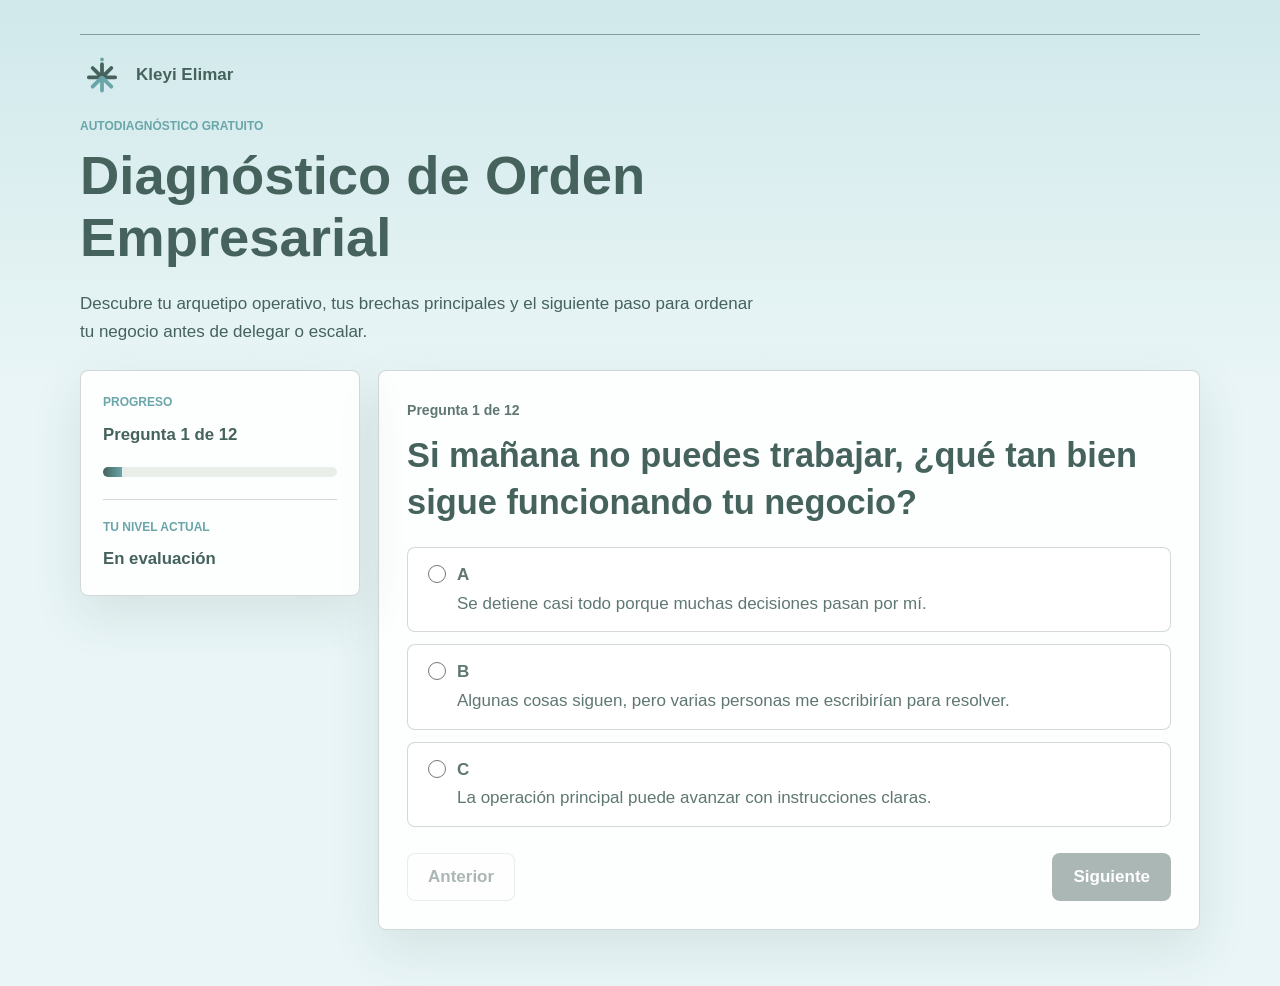
==== index.html @ 90c01aff "Mensajes del análisis de $49: revisión personal antes de enviar el enlace de pago Co-Authored-By: Cl" ====
<!doctype html>
<html lang="es">
  <head>
    <meta charset="utf-8" />
    <meta name="viewport" content="width=device-width, initial-scale=1" />
    <title>Diagnóstico de Orden Empresarial | Kleyi Elimar</title>
    <meta
      name="description"
      content="Diagnóstico rápido para descubrir si tu negocio está listo para delegar o si todavía depende demasiado de ti."
    />
    <link rel="stylesheet" href="styles.css?v=brechas-20261029" />
  </head>
  <body>
    <main class="shell">
      <section class="tool-header" aria-labelledby="page-title">
        <div class="brand-lockup">
          <img
            class="brand-mark"
            src="assets/kleyi-icon.svg"
            alt=""
            aria-hidden="true"
            width="44"
            height="44"
          />
          <span>Kleyi Elimar</span>
        </div>
        <div class="header-grid">
          <div>
            <p class="eyebrow">Autodiagnóstico gratuito</p>
            <h1 id="page-title">Diagnóstico de Orden Empresarial</h1>
            <p class="lead">
              Descubre tu arquetipo operativo, tus brechas principales y el
              siguiente paso para ordenar tu negocio antes de delegar o escalar.
            </p>
          </div>
          <div class="score-preview" aria-label="Vista previa del resultado">
            <img
              src="assets/operacion-map.svg"
              alt="Mapa visual de operación empresarial"
              width="360"
              height="260"
            />
          </div>
        </div>
      </section>

      <section class="diagnostic-layout" aria-live="polite">
        <aside class="progress-panel">
          <div>
            <p class="panel-label">Progreso</p>
            <strong id="progressText">Pregunta 1 de 12</strong>
          </div>
          <div class="progress-track" aria-hidden="true">
            <span id="progressBar"></span>
          </div>
          <div class="mini-result">
            <p class="panel-label">Tu nivel actual</p>
            <strong id="liveLevel">En evaluación</strong>
          </div>
        </aside>

        <form id="diagnosticForm" class="question-card">
          <div id="questionStage"></div>
          <div class="actions">
            <button class="ghost-button" id="prevBtn" type="button">Anterior</button>
            <button class="primary-button" id="nextBtn" type="button">Siguiente</button>
          </div>
        </form>
      </section>

      <section class="capture-panel hidden" id="capturePanel" aria-labelledby="capture-title">
        <div>
          <p class="eyebrow">Resultado listo</p>
          <h2 id="capture-title">Recibe tu diagnóstico completo</h2>
          <p>
            Te mostraré tu nivel de dependencia operativa, tu arquetipo y la
            primera acción recomendada para ordenar tu negocio.
          </p>
        </div>
        <form id="leadForm" class="lead-form">
          <label>
            Nombre
            <input id="leadName" maxlength="100" name="first_name" autocomplete="given-name" required />
          </label>
          <label>
            Correo electrónico
            <input id="leadEmail" name="email" type="email" autocomplete="email" required />
          </label>
          <label>
            ¿Cuánto factura tu negocio al mes, aproximadamente?
            <select id="leadRevenue" name="revenue_range" required>
              <option value="">Selecciona una opción</option>
              <option>Menos de $3,000</option>
              <option>$3,000 a $5,000</option>
              <option>$5,000 a $10,000</option>
              <option>$10,000 a $30,000</option>
              <option>Más de $30,000</option>
            </select>
          </label>
          <label style="display:flex;align-items:flex-start;gap:10px;font-size:14px;line-height:1.6">
            <input type="checkbox" name="newsletter_consent" required style="width:auto;margin-top:6px" />
            <span>Quiero ver mi resultado y suscribirme a «Lunes de Boost para tu negocio», el newsletter de Kleyi Elimar con ideas y recursos para ordenar mi negocio e información sobre sus servicios. Puedo darme de baja desde cualquier correo.</span>
          </label>
          <button class="primary-button" type="submit">Ver mi resultado</button>
          <p id="registrationStatus" role="status" aria-live="polite" style="font-size:14px;line-height:1.6"></p>
        </form>
      </section>

      <section class="result-panel hidden" id="resultPanel" aria-labelledby="result-title">
        <div class="result-hero">
          <div class="result-main">
            <p class="eyebrow">Tu resultado</p>
            <h2 id="result-title"></h2>
            <p id="resultSummary"></p>
          </div>
          <div class="result-score-card" aria-label="Puntaje del diagnóstico">
            <span id="resultScore">0/24</span>
            <small>Puntaje de orden</small>
          </div>
        </div>

        <div class="archetype-card">
          <div>
            <p class="panel-label">Tu arquetipo operativo</p>
            <h3 id="archetypeLabel"></h3>
            <p id="archetypeText"></p>
          </div>
          <div>
            <p class="panel-label">Prioridad para avanzar</p>
            <strong id="buyerSignal"></strong>
          </div>
        </div>

        <div class="result-grid">
          <article class="gaps-article">
            <h3>Tus brechas principales</h3>
            <p class="gaps-note">Según tus respuestas, aquí está lo que más pesa hoy en tu operación.</p>
            <ol id="reviewList"></ol>
          </article>
          <article>
            <h3>Primer paso recomendado</h3>
            <p id="nextStepText"></p>
          </article>
        </div>
        <div class="cta-band">
          <div class="cta-copy">
            <p class="cta-tag">Tu siguiente paso</p>
            <h3>Si tu negocio ya vende, el orden no es lujo. <span>Es capacidad.</span></h3>
            <p>
              Ya tienes tu orientación gratuita. Si quieres que revise tu negocio personalmente, puedes solicitar un análisis más profundo por $49: recibirás un informe, un video explicativo y un plan de trabajo por correo en 48 horas. Si decides trabajar conmigo, descontaré esos $49 del paquete o servicio que elijas.
            </p>
            <ul class="cta-benefits">
              <li>Análisis personal de tu negocio</li>
              <li>Informe, video y plan de trabajo</li>
              <li>Entrega por correo en 48 horas</li>
            </ul>
          </div>
          <div class="cta-action">
            <button class="cta-button" id="startIntakeBtn" type="button">
              Quiero el análisis personal de $49
              <span aria-hidden="true">&rarr;</span>
            </button>
            <p class="cta-note">Opcional · $49 descontables si continuamos trabajando</p>
          </div>
        </div>
        <div class="visual-report">
          <article class="share-card" id="shareCard" aria-label="Visual descargable del resultado">
            <div class="share-topline">Kleyi Elimar | Diagnóstico de Orden Empresarial</div>
            <h3 id="shareArchetype"></h3>
            <p id="shareSubtitle"></p>
            <div class="share-score"><span id="shareScore"></span><small>Orden actual</small></div>
            <div class="share-gap">
              <small>Brecha principal</small>
              <strong id="shareGap"></strong>
            </div>
            <div class="share-next">
              <small>Siguiente paso</small>
              <strong id="shareNext"></strong>
            </div>
          </article>

          <div class="report-actions">
            <p class="eyebrow">Tu resumen descargable</p>
            <h3>Guarda una imagen de tu resultado</h3>
            <p>
              Este resumen te sirve para recordarlo, compartirlo con tu equipo o
              usarlo como punto de partida si solicitas un análisis personal.
            </p>
            <div class="tool-actions">
              <button class="ghost-button" id="copySummaryBtn" type="button">Copiar resumen</button>
              <button class="primary-button" id="downloadCardBtn" type="button">Descargar visual</button>
            </div>
          </div>
        </div>

      </section>

      <section class="intake-panel hidden" id="intakePanel" aria-labelledby="intake-title">
        <div class="intake-intro">
          <p class="eyebrow">Para el análisis personal</p>
          <h2 id="intake-title">Cuéntame qué está pasando en tu negocio</h2>
          <p>
            Responde de forma breve (máximo 255 caracteres por respuesta). Leo personalmente tus respuestas para confirmar que el análisis es el paso adecuado para tu negocio. Enviarlas no realiza ningún cobro.
          </p>
        </div>

        <form id="intakeForm" class="intake-form">
          <label>
            ¿Qué tipo de negocio tienes?
            <input name="business_type" maxlength="255" required placeholder="Ej. consultoría, limpieza, coaching, remodelación..." />
          </label>

          <label>
            ¿Cuál es el mayor desorden que hoy te está costando tiempo, dinero o energía?
            <textarea name="main_problem" rows="4" maxlength="255" required></textarea>
          </label>

          <label>
            ¿Qué intentaste delegar, ordenar o automatizar y no funcionó como esperabas?
            <textarea name="attempted_fix" rows="4" maxlength="255" required></textarea>
          </label>

          <label>
            ¿Qué te gustaría que funcione mejor después de ordenar tu operación?
            <textarea name="desired_outcome" rows="4" maxlength="255" required></textarea>
          </label>

          <label>
            ¿Tienes equipo, asistente o colaboradores actualmente?
            <select name="team_status" required>
              <option value="">Selecciona una opción</option>
              <option>No, hago casi todo sola/o</option>
              <option>Sí, tengo ayuda ocasional</option>
              <option>Sí, tengo asistente o equipo pequeño</option>
              <option>Sí, tengo equipo pero falta estructura</option>
            </select>
          </label>

          <p>Después de revisarlas, te escribo por correo. Si el análisis es adecuado para tu caso, te envío el enlace de pago de $49.</p><button class="primary-button" type="submit">Enviar mis respuestas</button><p id="intakeStatus" role="status" aria-live="polite"></p>
        </form>
      </section>

      <section class="booking-panel hidden" id="bookingPanel" aria-labelledby="booking-title">
        <div>
          <p class="eyebrow">Respuestas recibidas</p>
          <h2 id="booking-title">Gracias. Ahora reviso tu caso.</h2>
          <p>
            Voy a leer tus respuestas personalmente. En un máximo de 24 horas hábiles te escribo por correo para confirmarte si el análisis de $49 es el siguiente paso adecuado y, si lo es, te envío el enlace de pago. Si tu negocio necesita otra cosa, también te lo diré con honestidad. Revisa tu bandeja de entrada y la carpeta de promociones.
          </p>
        </div>
        <a class="primary-button link-button" id="bookingLink" href="#" target="_blank" rel="noopener">
          Mientras tanto, conoce cómo trabajo
        </a>
      </section>
    </main>

    <script src="script.js?v=brechas-20261029"></script>
  </body>
</html>
---- styles.css ----
:root {
  --ink: #45625d;
  --muted: #5f7772;
  --paper: #e9f5f6;
  --panel: #ffffff;
  --line: rgba(69, 98, 93, 0.24);
  --deep: #45625d;
  --aqua: #6aa5a9;
  --pale: #a3d2d5;
  --shadow: 0 18px 50px rgba(69, 98, 93, 0.12);
  --radius: 8px;
}

* {
  box-sizing: border-box;
}

body {
  margin: 0;
  color: var(--ink);
  background:
    linear-gradient(180deg, rgba(163, 210, 213, 0.35), rgba(233, 245, 246, 0) 380px),
    var(--paper);
  font-family: Montserrat, Inter, Arial, sans-serif;
}

button,
input {
  font: inherit;
}

.shell {
  width: min(1120px, calc(100% - 32px));
  margin: 0 auto;
  padding: 34px 0 56px;
}

.tool-header {
  padding: 4px 0 32px;
  border-top: 1px solid rgba(69, 98, 93, 0.55);
}

.brand-lockup {
  display: inline-flex;
  align-items: center;
  gap: 12px;
  color: var(--deep);
  font-weight: 800;
  margin: 24px 0 34px;
}

.brand-mark {
  width: 44px;
  height: 44px;
  object-fit: contain;
  padding: 2px;
}

.header-grid {
  display: grid;
  grid-template-columns: minmax(0, 1.08fr) minmax(260px, 0.72fr);
  gap: 28px;
  align-items: center;
}

.eyebrow,
.panel-label {
  margin: 0 0 8px;
  color: var(--aqua);
  font-size: 0.75rem;
  font-weight: 900;
  letter-spacing: 0;
  text-transform: uppercase;
}

h1,
h2,
h3,
p {
  overflow-wrap: anywhere;
}

h1 {
  max-width: 760px;
  margin: 0;
  font-family: Anton, Impact, Arial Black, sans-serif;
  font-size: clamp(3.2rem, 8vw, 7.2rem);
  line-height: 0.86;
  letter-spacing: 0;
  text-transform: uppercase;
}

.lead {
  max-width: 680px;
  margin: 20px 0 0;
  color: var(--deep);
  font-size: 1.12rem;
  line-height: 1.65;
}

.score-preview {
  min-height: 260px;
  display: grid;
  place-items: center;
}

.score-preview img {
  width: min(100%, 360px);
  height: auto;
  filter: drop-shadow(0 24px 34px rgba(66, 83, 69, 0.16));
}

.diagnostic-layout {
  display: grid;
  grid-template-columns: 280px minmax(0, 1fr);
  gap: 18px;
  align-items: start;
}

.progress-panel,
.question-card,
.capture-panel,
.result-panel,
.intake-panel,
.booking-panel {
  background: rgba(255, 255, 255, 0.88);
  border: 1px solid var(--line);
  box-shadow: var(--shadow);
}

.progress-panel {
  position: sticky;
  top: 18px;
  padding: 22px;
  border-radius: var(--radius);
}

.progress-panel strong {
  display: block;
  font-size: 1.05rem;
}

.progress-track {
  height: 10px;
  margin: 18px 0 22px;
  background: #e9eee9;
  overflow: hidden;
  border-radius: 999px;
}

.progress-track span {
  display: block;
  width: 8%;
  height: 100%;
  background: linear-gradient(90deg, var(--deep), var(--aqua));
  transition: width 220ms ease;
}

.mini-result {
  border-top: 1px solid var(--line);
  padding-top: 18px;
}

.question-card {
  min-height: 432px;
  padding: 28px;
  border-radius: var(--radius);
}

.question-number {
  margin: 0 0 10px;
  color: var(--muted);
  font-size: 0.88rem;
  font-weight: 800;
}

.question-title {
  margin: 0 0 22px;
  font-size: clamp(1.45rem, 3vw, 2.15rem);
  line-height: 1.18;
}

.option-list {
  display: grid;
  gap: 12px;
  margin: 0;
  padding: 0;
  list-style: none;
}

.option {
  display: grid;
  grid-template-columns: 22px minmax(0, 1fr);
  gap: 12px;
  align-items: start;
  padding: 15px;
  border: 1px solid var(--line);
  background: #fff;
  border-radius: var(--radius);
  cursor: pointer;
  transition: border 160ms ease, background 160ms ease, transform 160ms ease;
}

.option:hover {
  border-color: rgba(106, 165, 169, 0.75);
  transform: translateY(-1px);
}

.option input {
  width: 18px;
  height: 18px;
  accent-color: var(--aqua);
  margin-top: 2px;
}

.option strong {
  display: block;
  margin-bottom: 4px;
}

.option span {
  color: var(--muted);
  line-height: 1.45;
}

.actions {
  display: flex;
  justify-content: space-between;
  gap: 12px;
  margin-top: 26px;
}

.primary-button,
.ghost-button {
  min-height: 48px;
  border-radius: var(--radius);
  padding: 0 20px;
  border: 1px solid transparent;
  font-weight: 900;
  cursor: pointer;
}

.primary-button {
  color: #fff;
  background: var(--deep);
}

.primary-button:hover {
  background: #344d49;
}

.ghost-button {
  color: var(--deep);
  background: #fff;
  border-color: var(--line);
}

.ghost-button:disabled,
.primary-button:disabled {
  opacity: 0.45;
  cursor: not-allowed;
}

.capture-panel {
  display: grid;
  grid-template-columns: minmax(0, 0.9fr) minmax(280px, 0.7fr);
  gap: 24px;
  margin-top: 18px;
  padding: 28px;
  border-radius: var(--radius);
}

.capture-panel h2,
.result-panel h2,
.intake-panel h2,
.booking-panel h2 {
  margin: 0;
  font-size: clamp(1.8rem, 3vw, 2.8rem);
  line-height: 1.05;
}

.capture-panel p,
.result-panel p,
.intake-panel p,
.booking-panel p {
  color: var(--muted);
  line-height: 1.65;
}

.lead-form {
  display: grid;
  gap: 14px;
}

.lead-form label {
  display: grid;
  gap: 7px;
  color: var(--deep);
  font-weight: 900;
}

.lead-form input {
  width: 100%;
  height: 48px;
  border: 1px solid var(--line);
  border-radius: var(--radius);
  padding: 0 14px;
  background: #fff;
}

.intake-panel,
.booking-panel {
  margin-top: 18px;
  padding: 28px;
  border-radius: var(--radius);
}

.intake-intro {
  max-width: 760px;
  margin-bottom: 22px;
}

.intake-form {
  display: grid;
  grid-template-columns: repeat(2, minmax(0, 1fr));
  gap: 16px;
}

.intake-form label {
  display: grid;
  gap: 8px;
  color: var(--deep);
  font-weight: 900;
}

.intake-form label:nth-child(3),
.intake-form label:nth-child(4),
.intake-form label:nth-child(5) {
  grid-column: 1 / -1;
}

.intake-form input,
.intake-form select,
.intake-form textarea {
  width: 100%;
  border: 1px solid var(--line);
  border-radius: var(--radius);
  padding: 13px 14px;
  background: #fff;
  color: var(--ink);
  font: inherit;
  line-height: 1.45;
}

.intake-form textarea {
  resize: vertical;
}

.intake-form button {
  justify-self: start;
}

.booking-panel {
  display: grid;
  grid-template-columns: minmax(0, 1fr) auto;
  gap: 18px;
  align-items: center;
  background: var(--deep);
  color: #fff;
}

.booking-panel p {
  color: rgba(255, 255, 255, 0.82);
}

.result-panel {
  margin-top: 18px;
  padding: 28px;
  border-radius: var(--radius);
}

.result-hero,
.archetype-card,
.visual-report {
  display: grid;
  gap: 18px;
}

.result-hero {
  grid-template-columns: minmax(0, 1fr) 190px;
  align-items: start;
}

.result-main {
  max-width: 760px;
}

.result-score-card {
  min-height: 150px;
  display: grid;
  place-items: center;
  align-content: center;
  gap: 8px;
  color: #fff;
  background: var(--deep);
  border-radius: var(--radius);
  text-align: center;
}

.result-score-card span {
  font-size: 2.5rem;
  font-weight: 900;
}

.result-score-card small,
.share-card small {
  font-weight: 800;
  text-transform: uppercase;
}

.archetype-card {
  grid-template-columns: minmax(0, 1fr) minmax(220px, 0.42fr);
  margin-top: 18px;
  padding: 20px;
  background: #eef8f8;
  border: 1px solid rgba(106, 165, 169, 0.35);
  border-radius: var(--radius);
}

.archetype-card h3,
.report-actions h3 {
  margin: 0 0 8px;
  font-size: 1.35rem;
}

.archetype-card strong {
  display: block;
  font-size: 1.05rem;
  line-height: 1.45;
}

.visual-report {
  grid-template-columns: minmax(280px, 0.85fr) minmax(0, 1fr);
  align-items: stretch;
  margin-top: 18px;
}

.share-card {
  min-height: 390px;
  display: grid;
  gap: 14px;
  padding: 24px;
  color: var(--deep);
  background:
    radial-gradient(circle at 92% 14%, rgba(163, 210, 213, 0.78), transparent 34%),
    linear-gradient(135deg, #ffffff, #eef8f8);
  border: 1px solid rgba(69, 98, 93, 0.18);
  border-radius: var(--radius);
  box-shadow: 0 18px 32px rgba(69, 98, 93, 0.12);
}

.share-topline {
  color: var(--aqua);
  font-size: 0.78rem;
  font-weight: 900;
  text-transform: uppercase;
}

.share-card h3 {
  margin: 4px 0 0;
  font-size: clamp(1.8rem, 4vw, 3rem);
  line-height: 1;
}

.share-card p {
  margin: 0;
}

.share-score,
.share-gap,
.share-next {
  padding: 16px;
  background: rgba(255, 255, 255, 0.82);
  border: 1px solid rgba(69, 98, 93, 0.14);
  border-radius: var(--radius);
}

.share-score span {
  display: block;
  margin-bottom: 4px;
  font-size: 2.4rem;
  font-weight: 900;
}

.share-gap,
.share-next {
  display: grid;
  gap: 6px;
}

.report-actions {
  display: grid;
  align-content: center;
  padding: 24px;
  background: #fff;
  border: 1px solid var(--line);
  border-radius: var(--radius);
}

.tool-actions {
  display: flex;
  flex-wrap: wrap;
  gap: 10px;
  margin-top: 8px;
}

.result-grid {
  display: grid;
  grid-template-columns: repeat(3, minmax(0, 1fr));
  gap: 14px;
  margin-top: 22px;
}

.result-grid article {
  border: 1px solid var(--line);
  background: #fff;
  border-radius: var(--radius);
  padding: 18px;
}

.result-grid h3 {
  margin: 0 0 10px;
}

.result-grid ul {
  margin: 0;
  padding-left: 20px;
  color: var(--muted);
  line-height: 1.55;
}

.cta-band {
  position: relative;
  overflow: hidden;
  display: grid;
  grid-template-columns: minmax(0, 1fr) auto;
  gap: 28px;
  align-items: center;
  margin-top: 28px;
  padding: 36px 34px;
  color: #fff;
  background:
    radial-gradient(circle at 92% 12%, rgba(163, 210, 213, 0.45), transparent 42%),
    linear-gradient(135deg, #2f4743 0%, var(--deep) 55%, var(--aqua) 140%);
  border-radius: 14px;
  box-shadow: 0 24px 60px rgba(47, 71, 67, 0.35);
}

.cta-band::after {
  content: "";
  position: absolute;
  right: -60px;
  bottom: -80px;
  width: 240px;
  height: 240px;
  border-radius: 50%;
  border: 2px solid rgba(255, 255, 255, 0.12);
  pointer-events: none;
}

.cta-tag {
  display: inline-block;
  margin: 0 0 14px;
  padding: 6px 12px;
  border-radius: 999px;
  background: rgba(255, 255, 255, 0.16);
  color: #fff !important;
  font-size: 0.78rem;
  font-weight: 800;
  letter-spacing: 0.08em;
  text-transform: uppercase;
}

.cta-band h3 {
  margin: 0 0 14px;
  font-size: clamp(1.6rem, 3.2vw, 2.3rem);
  line-height: 1.15;
  font-weight: 900;
}

.cta-band h3 span {
  color: var(--pale);
}

.cta-band p {
  margin: 0;
  max-width: 560px;
  color: rgba(255, 255, 255, 0.88);
  line-height: 1.6;
}

.cta-benefits {
  display: flex;
  flex-wrap: wrap;
  gap: 8px 18px;
  margin: 18px 0 0;
  padding: 0;
  list-style: none;
}

.cta-benefits li {
  position: relative;
  padding-left: 26px;
  font-weight: 700;
  font-size: 0.95rem;
}

.cta-benefits li::before {
  content: "\2713";
  position: absolute;
  left: 0;
  top: 1px;
  display: grid;
  place-items: center;
  width: 18px;
  height: 18px;
  border-radius: 50%;
  background: var(--pale);
  color: var(--deep);
  font-size: 0.7rem;
  font-weight: 900;
}

.cta-action {
  position: relative;
  z-index: 1;
  display: grid;
  justify-items: center;
  gap: 10px;
}

.cta-button {
  display: inline-flex;
  align-items: center;
  gap: 10px;
  min-height: 60px;
  padding: 0 28px;
  border: 0;
  border-radius: 999px;
  background: #fff;
  color: var(--deep);
  font: inherit;
  font-size: 1.05rem;
  font-weight: 900;
  cursor: pointer;
  box-shadow: 0 10px 30px rgba(0, 0, 0, 0.22);
  animation: cta-pulse 2.6s ease-in-out infinite;
  transition: transform 0.18s ease, box-shadow 0.18s ease;
}

.cta-button span {
  transition: transform 0.18s ease;
}

.cta-button:hover {
  transform: translateY(-2px);
  box-shadow: 0 14px 36px rgba(0, 0, 0, 0.28);
}

.cta-button:hover span {
  transform: translateX(4px);
}

.cta-button:focus-visible {
  outline: 3px solid var(--pale);
  outline-offset: 3px;
}

.cta-band .cta-note {
  font-size: 0.85rem;
  color: rgba(255, 255, 255, 0.75);
  text-align: center;
}

@keyframes cta-pulse {
  0%, 100% { box-shadow: 0 10px 30px rgba(0, 0, 0, 0.22), 0 0 0 0 rgba(163, 210, 213, 0.55); }
  50% { box-shadow: 0 10px 30px rgba(0, 0, 0, 0.22), 0 0 0 12px rgba(163, 210, 213, 0); }
}

@media (prefers-reduced-motion: reduce) {
  .cta-button { animation: none; }
}

@media (max-width: 640px) {
  .cta-band { padding: 28px 20px; }
  .cta-action, .cta-button { width: 100%; justify-content: center; }
}

.link-button {
  display: inline-grid;
  place-items: center;
  text-decoration: none;
  white-space: nowrap;
}

.link-button[aria-disabled="true"] {
  pointer-events: none;
  opacity: 0.55;
}

.hidden {
  display: none;
}

@media (max-width: 860px) {
  .header-grid,
  .diagnostic-layout,
  .capture-panel,
  .result-hero,
  .archetype-card,
  .visual-report,
  .result-grid,
  .cta-band,
  .intake-form,
  .booking-panel {
    grid-template-columns: 1fr;
  }

  .progress-panel {
    position: static;
  }

  .score-preview {
    min-height: 180px;
  }

  .result-score-card {
    min-height: 120px;
  }
}

@media (max-width: 560px) {
  .shell {
    width: min(100% - 22px, 1120px);
    padding-top: 22px;
  }

  .question-card,
  .capture-panel,
  .result-panel,
  .progress-panel,
  .intake-panel,
  .booking-panel {
    padding: 18px;
  }

  .actions,
  .tool-actions {
    display: grid;
    grid-template-columns: 1fr;
  }

  .share-card {
    min-height: 430px;
    padding: 18px;
  }
}

/* Lectura móvil y encabezado compacto */
h1,h2,h3,p{overflow-wrap:normal;word-break:normal}h1{font-size:clamp(2rem,5vw,3.4rem);line-height:1.15;text-transform:none}.brand-lockup{margin:14px 0 20px}.score-preview{display:none}.header-grid{grid-template-columns:1fr}.lead{font-size:17px}.tool-header{padding-bottom:24px}body{font-size:17px;line-height:1.65}.question-title{line-height:1.35}@media(max-width:560px){h1{font-size:28px;line-height:1.2}.shell{padding-top:12px}.brand-lockup{margin:8px 0 14px}.tool-header{padding-bottom:18px}.cta-button{white-space:normal;padding:16px 20px}}

/* Mejoras lead magnet: formulario, brechas personalizadas y resultado más corto */
.lead-form select{width:100%;height:48px;border:1px solid var(--line);border-radius:var(--radius);padding:0 14px;background:#fff;color:var(--ink);font:inherit}
.result-grid{grid-template-columns:minmax(0,3fr) minmax(0,2fr)}
.result-grid ol{margin:0;padding-left:22px;color:var(--muted);line-height:1.55;display:grid;gap:12px}
.result-grid ol strong{color:var(--ink)}
.result-grid ol span{display:block;margin-top:4px;color:var(--ink);font-size:.95em}
.gaps-note{margin:0 0 14px;color:var(--muted)}
.visual-report{margin-top:22px}
@media(max-width:760px){.result-grid{grid-template-columns:1fr}.visual-report .share-card{display:none}}
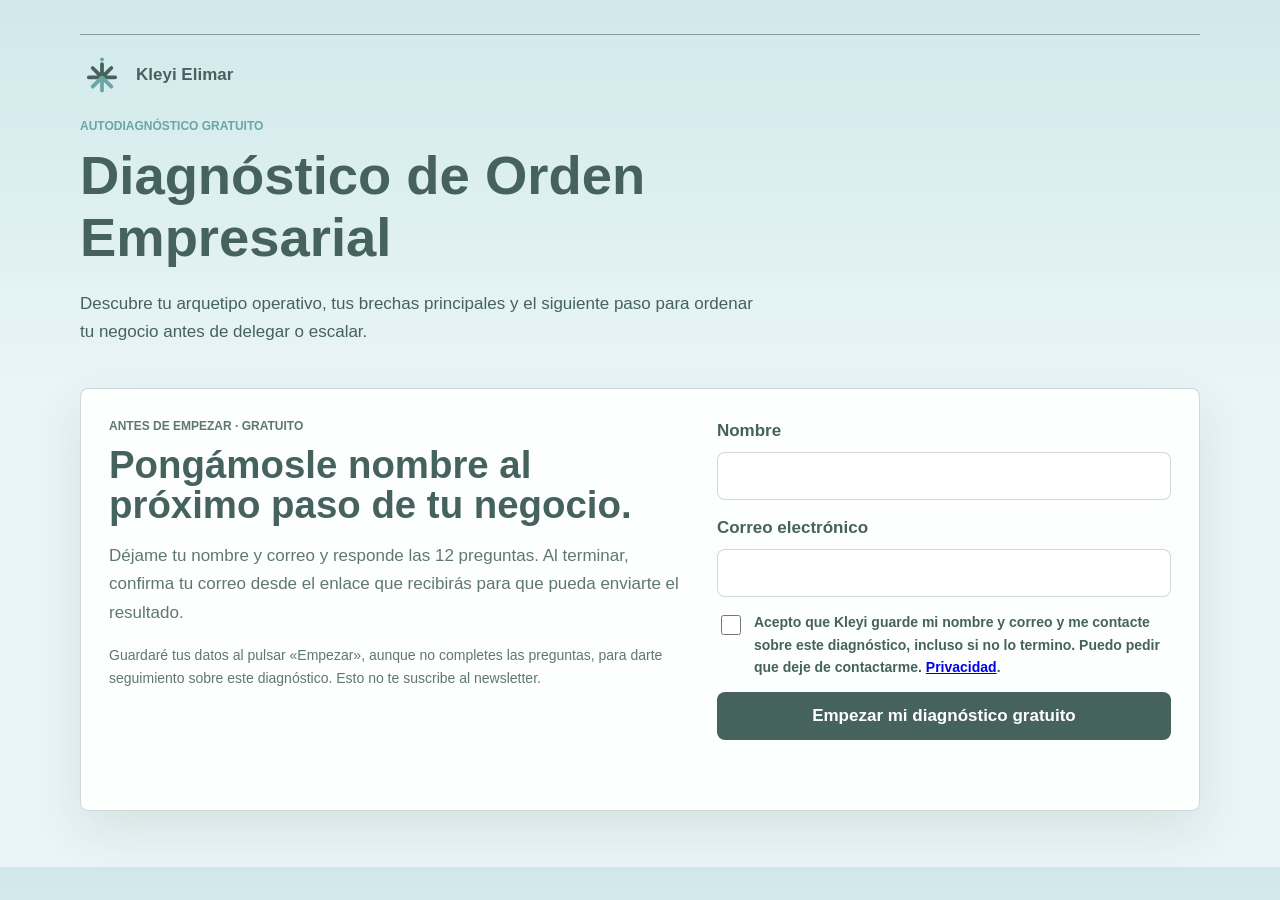
==== commit f56e4c50: "Capture diagnostic contact before questions and display email confirmation status" ====
--- a/index.html
+++ b/index.html
@@ -8,7 +8,14 @@
       name="description"
       content="Diagnóstico rápido para descubrir si tu negocio está listo para delegar o si todavía depende demasiado de ti."
     />
-    <link rel="stylesheet" href="styles.css?v=brechas-20261029" />
+    <link rel="stylesheet" href="styles.css?v=registro-inicial-20261103" />
+    <script type="text/javascript">
+      (function (c, l, a, r, i, t, y) {
+        c[a] = c[a] || function () { (c[a].q = c[a].q || []).push(arguments); };
+        t = l.createElement(r); t.async = 1; t.src = "https://www.clarity.ms/tag/" + i;
+        y = l.getElementsByTagName(r)[0]; y.parentNode.insertBefore(t, y);
+      })(window, document, "clarity", "script", "z5mlhu3r35");
+    </script>
   </head>
   <body>
     <main class="shell">
@@ -44,7 +51,32 @@
         </div>
       </section>
 
-      <section class="diagnostic-layout" aria-live="polite">
+      <section class="capture-panel" id="startPanel" aria-labelledby="start-title">
+        <div>
+          <p class="eyebrow">Antes de empezar · gratuito</p>
+          <h2 id="start-title">Pongámosle nombre al próximo paso de tu negocio.</h2>
+          <p>Déjame tu nombre y correo y responde las 12 preguntas. Al terminar, confirma tu correo desde el enlace que recibirás para que pueda enviarte el resultado.</p>
+          <p style="font-size:14px;line-height:1.7">Guardaré tus datos al pulsar «Empezar», aunque no completes las preguntas, para darte seguimiento sobre este diagnóstico. Esto no te suscribe al newsletter.</p>
+        </div>
+        <form id="startForm" class="lead-form" method="post">
+          <label>
+            Nombre
+            <input id="leadName" maxlength="100" name="first_name" autocomplete="given-name" required />
+          </label>
+          <label>
+            Correo electrónico
+            <input id="leadEmail" name="email" type="email" autocomplete="email" required />
+          </label>
+
+          <label style="display:flex;align-items:flex-start;gap:10px;font-size:14px;line-height:1.6">
+            <input id="followupConsent" type="checkbox" required style="width:20px;height:20px;min-width:20px;margin-top:4px" />
+            <span>Acepto que Kleyi guarde mi nombre y correo y me contacte sobre este diagnóstico, incluso si no lo termino. Puedo pedir que deje de contactarme. <a href="https://kleyielimar.com/politica-de-privacidad/" target="_blank" rel="noopener">Privacidad</a>.</span>
+          </label>
+          <button class="primary-button" type="submit">Empezar mi diagnóstico gratuito</button>
+          <p id="startStatus" role="status" aria-live="polite" style="font-size:14px;line-height:1.6"></p>
+        </form>
+      </section>
+      <section class="diagnostic-layout hidden" aria-live="polite">
         <aside class="progress-panel">
           <div>
             <p class="panel-label">Progreso</p>
@@ -73,19 +105,10 @@
           <p class="eyebrow">Resultado listo</p>
           <h2 id="capture-title">Recibe tu diagnóstico completo</h2>
           <p>
-            Te mostraré tu nivel de dependencia operativa, tu arquetipo y la
-            primera acción recomendada para ordenar tu negocio.
+            Tu resultado aparecerá aquí. Para recibirlo también por correo, abre el mensaje de confirmación y pulsa su enlace. Revisa Spam o Promociones si no lo encuentras.
           </p>
         </div>
-        <form id="leadForm" class="lead-form">
-          <label>
-            Nombre
-            <input id="leadName" maxlength="100" name="first_name" autocomplete="given-name" required />
-          </label>
-          <label>
-            Correo electrónico
-            <input id="leadEmail" name="email" type="email" autocomplete="email" required />
-          </label>
+        <form id="leadForm" class="lead-form" method="post">
           <label>
             ¿Cuánto factura tu negocio al mes, aproximadamente?
             <select id="leadRevenue" name="revenue_range" required>
@@ -107,6 +130,11 @@
       </section>
 
       <section class="result-panel hidden" id="resultPanel" aria-labelledby="result-title">
+        <div id="emailConfirmation" style="margin-bottom:28px;padding:24px;background:#fff;border:2px solid #45625d;border-radius:20px">
+          <h2 style="font-size:24px">Confirma tu correo para recibir el resultado</h2>
+          <p>Abre el mensaje de confirmación y pulsa el enlace. El resultado por correo y las comunicaciones del registro quedan pendientes hasta que confirmes.</p>
+          <div id="confirmationFrameHost"></div>
+        </div>
         <div class="result-hero">
           <div class="result-main">
             <p class="eyebrow">Tu resultado</p>
@@ -254,7 +282,7 @@
       </section>
     </main>
 
-    <script src="script.js?v=brechas-20261029"></script>
+    <script src="script.js?v=registro-inicial-20261103"></script>
   </body>
 </html>
 
--- a/styles.css
+++ b/styles.css
@@ -778,3 +778,4 @@
 .gaps-note{margin:0 0 14px;color:var(--muted)}
 .visual-report{margin-top:22px}
 @media(max-width:760px){.result-grid{grid-template-columns:1fr}.visual-report .share-card{display:none}}
+.is-embedded .tool-header{display:none}.is-embedded .shell{padding-top:8px}
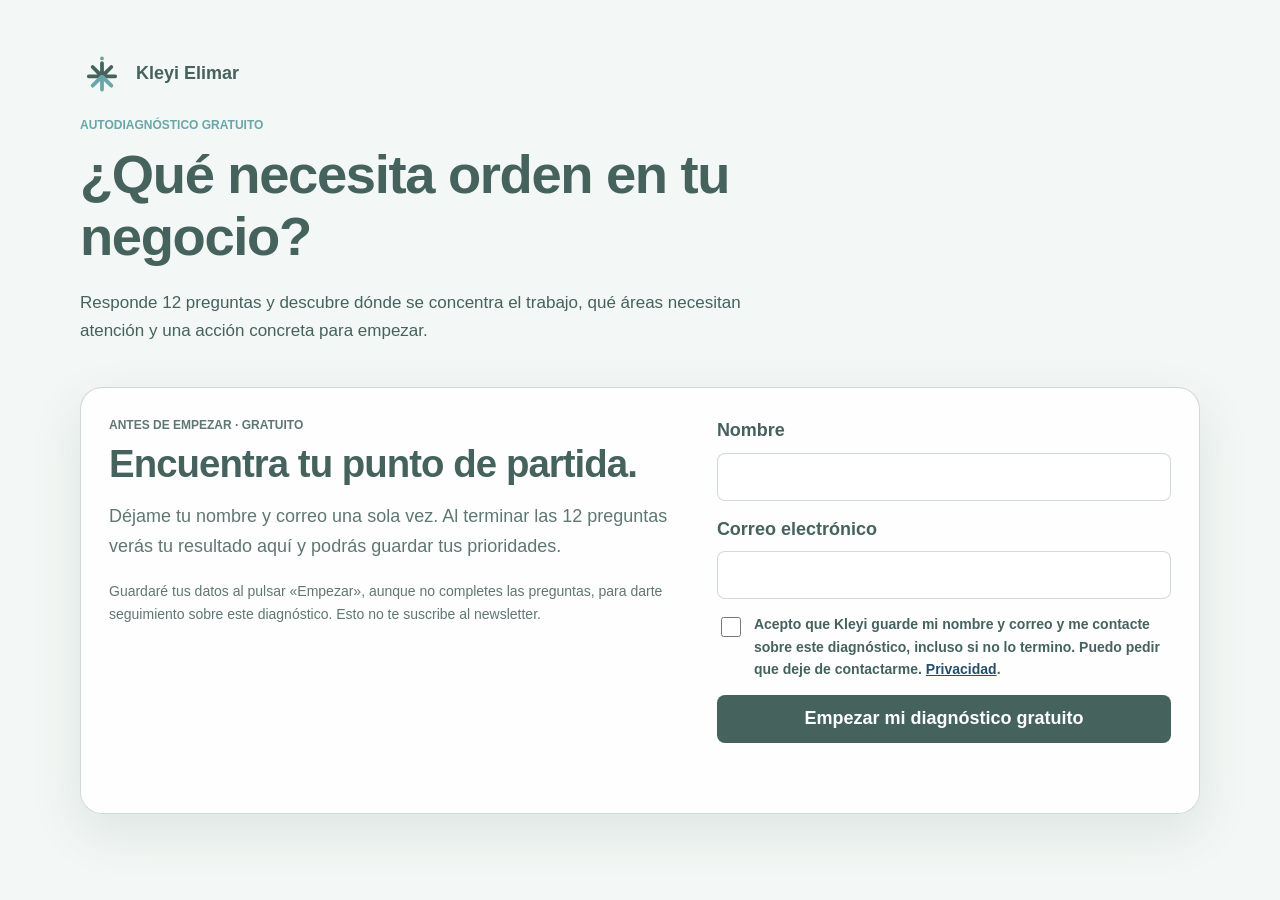
==== commit 4019f951: "Simplifica el resultado del diagnóstico y conecta la oferta 360 de $49" ====
--- a/index.html
+++ b/index.html
@@ -8,7 +8,7 @@
       name="description"
       content="Diagnóstico rápido para descubrir si tu negocio está listo para delegar o si todavía depende demasiado de ti."
     />
-    <link rel="stylesheet" href="styles.css?v=registro-inicial-20261103" />
+    <link rel="stylesheet" href="styles.css?v=recorrido-claro-20261111" />
     <script type="text/javascript">
       (function (c, l, a, r, i, t, y) {
         c[a] = c[a] || function () { (c[a].q = c[a].q || []).push(arguments); };
@@ -34,28 +34,20 @@
         <div class="header-grid">
           <div>
             <p class="eyebrow">Autodiagnóstico gratuito</p>
-            <h1 id="page-title">Diagnóstico de Orden Empresarial</h1>
+            <h1 id="page-title">¿Qué necesita orden en tu negocio?</h1>
             <p class="lead">
-              Descubre tu arquetipo operativo, tus brechas principales y el
-              siguiente paso para ordenar tu negocio antes de delegar o escalar.
+              Responde 12 preguntas y descubre dónde se concentra el trabajo, qué áreas necesitan atención y una acción concreta para empezar.
             </p>
           </div>
-          <div class="score-preview" aria-label="Vista previa del resultado">
-            <img
-              src="assets/operacion-map.svg"
-              alt="Mapa visual de operación empresarial"
-              width="360"
-              height="260"
-            />
-          </div>
+          <div class="score-preview mentor-photo"><img src="https://kleyielimar.com/wp-content/uploads/2026/08/ESTUDIO-11.webp" alt="Kleyi Elimar trabajando en la organización de un negocio" width="560" height="500" fetchpriority="high"><p>Ordenar empieza por entender tu operación.<br><strong>Kleyi Elimar · Consultora y mentora</strong></p></div>
         </div>
       </section>
 
       <section class="capture-panel" id="startPanel" aria-labelledby="start-title">
         <div>
           <p class="eyebrow">Antes de empezar · gratuito</p>
-          <h2 id="start-title">Pongámosle nombre al próximo paso de tu negocio.</h2>
-          <p>Déjame tu nombre y correo y responde las 12 preguntas. Al terminar, confirma tu correo desde el enlace que recibirás para que pueda enviarte el resultado.</p>
+          <h2 id="start-title">Encuentra tu punto de partida.</h2>
+          <p>Déjame tu nombre y correo una sola vez. Al terminar las 12 preguntas verás tu resultado aquí y podrás guardar tus prioridades.</p>
           <p style="font-size:14px;line-height:1.7">Guardaré tus datos al pulsar «Empezar», aunque no completes las preguntas, para darte seguimiento sobre este diagnóstico. Esto no te suscribe al newsletter.</p>
         </div>
         <form id="startForm" class="lead-form" method="post">
@@ -100,41 +92,8 @@
         </form>
       </section>
 
-      <section class="capture-panel hidden" id="capturePanel" aria-labelledby="capture-title">
-        <div>
-          <p class="eyebrow">Resultado listo</p>
-          <h2 id="capture-title">Recibe tu diagnóstico completo</h2>
-          <p>
-            Tu resultado aparecerá aquí. Para recibirlo también por correo, abre el mensaje de confirmación y pulsa su enlace. Revisa Spam o Promociones si no lo encuentras.
-          </p>
-        </div>
-        <form id="leadForm" class="lead-form" method="post">
-          <label>
-            ¿Cuánto factura tu negocio al mes, aproximadamente?
-            <select id="leadRevenue" name="revenue_range" required>
-              <option value="">Selecciona una opción</option>
-              <option>Menos de $3,000</option>
-              <option>$3,000 a $5,000</option>
-              <option>$5,000 a $10,000</option>
-              <option>$10,000 a $30,000</option>
-              <option>Más de $30,000</option>
-            </select>
-          </label>
-          <label style="display:flex;align-items:flex-start;gap:10px;font-size:14px;line-height:1.6">
-            <input type="checkbox" name="newsletter_consent" required style="width:auto;margin-top:6px" />
-            <span>Quiero ver mi resultado y suscribirme a «Lunes de Boost para tu negocio», el newsletter de Kleyi Elimar con ideas y recursos para ordenar mi negocio e información sobre sus servicios. Puedo darme de baja desde cualquier correo.</span>
-          </label>
-          <button class="primary-button" type="submit">Ver mi resultado</button>
-          <p id="registrationStatus" role="status" aria-live="polite" style="font-size:14px;line-height:1.6"></p>
-        </form>
-      </section>
 
       <section class="result-panel hidden" id="resultPanel" aria-labelledby="result-title">
-        <div id="emailConfirmation" style="margin-bottom:28px;padding:24px;background:#fff;border:2px solid #45625d;border-radius:20px">
-          <h2 style="font-size:24px">Confirma tu correo para recibir el resultado</h2>
-          <p>Abre el mensaje de confirmación y pulsa el enlace. El resultado por correo y las comunicaciones del registro quedan pendientes hasta que confirmes.</p>
-          <div id="confirmationFrameHost"></div>
-        </div>
         <div class="result-hero">
           <div class="result-main">
             <p class="eyebrow">Tu resultado</p>
@@ -159,9 +118,11 @@
           </div>
         </div>
 
+        <section class="area-overview" aria-labelledby="area-overview-title"><p class="eyebrow">Tu operación, área por área</p><h3 id="area-overview-title">Lo que muestran tus respuestas</h3><p>Una lectura orientativa de tus 7 áreas. No compara tu negocio con otros ni equivale a una auditoría profesional.</p><div id="areaMap" class="area-map"></div></section>
+        <p id="resultSaveStatus" class="save-note" role="status" aria-live="polite"></p>
         <div class="result-grid">
           <article class="gaps-article">
-            <h3>Tus brechas principales</h3>
+            <h3>Tus prioridades para empezar</h3>
             <p class="gaps-note">Según tus respuestas, aquí está lo que más pesa hoy en tu operación.</p>
             <ol id="reviewList"></ol>
           </article>
@@ -175,17 +136,17 @@
             <p class="cta-tag">Tu siguiente paso</p>
             <h3>Si tu negocio ya vende, el orden no es lujo. <span>Es capacidad.</span></h3>
             <p>
-              Ya tienes tu orientación gratuita. Si quieres que revise tu negocio personalmente, puedes solicitar un análisis más profundo por $49: recibirás un informe, un video explicativo y un plan de trabajo por correo en 48 horas. Si decides trabajar conmigo, descontaré esos $49 del paquete o servicio que elijas.
+              Tu resultado te orienta. En el Diagnóstico empresarial 360 reviso personalmente la información de tu negocio y preparo un informe, un video explicativo y un plan de trabajo. Conoce qué incluye antes de decidir. La entrega es de hasta 48 horas desde el pago y la recepción de la información necesaria.
             </p>
             <ul class="cta-benefits">
               <li>Análisis personal de tu negocio</li>
               <li>Informe, video y plan de trabajo</li>
-              <li>Entrega por correo en 48 horas</li>
+              <li>48 horas desde el pago y la información completa</li>
             </ul>
           </div>
           <div class="cta-action">
             <button class="cta-button" id="startIntakeBtn" type="button">
-              Quiero el análisis personal de $49
+              Ver el diagnóstico 360 · $49 USD
               <span aria-hidden="true">&rarr;</span>
             </button>
             <p class="cta-note">Opcional · $49 descontables si continuamos trabajando</p>
@@ -209,80 +170,25 @@
 
           <div class="report-actions">
             <p class="eyebrow">Tu resumen descargable</p>
-            <h3>Guarda una imagen de tu resultado</h3>
+            <h3>Guarda tu resultado y tus prioridades</h3>
             <p>
               Este resumen te sirve para recordarlo, compartirlo con tu equipo o
               usarlo como punto de partida si solicitas un análisis personal.
             </p>
             <div class="tool-actions">
               <button class="ghost-button" id="copySummaryBtn" type="button">Copiar resumen</button>
-              <button class="primary-button" id="downloadCardBtn" type="button">Descargar visual</button>
+              <button class="primary-button" id="downloadCardBtn" type="button">Descargar mi resumen</button>
             </div>
           </div>
         </div>
 
       </section>
 
-      <section class="intake-panel hidden" id="intakePanel" aria-labelledby="intake-title">
-        <div class="intake-intro">
-          <p class="eyebrow">Para el análisis personal</p>
-          <h2 id="intake-title">Cuéntame qué está pasando en tu negocio</h2>
-          <p>
-            Responde de forma breve (máximo 255 caracteres por respuesta). Leo personalmente tus respuestas para confirmar que el análisis es el paso adecuado para tu negocio. Enviarlas no realiza ningún cobro.
-          </p>
-        </div>
 
-        <form id="intakeForm" class="intake-form">
-          <label>
-            ¿Qué tipo de negocio tienes?
-            <input name="business_type" maxlength="255" required placeholder="Ej. consultoría, limpieza, coaching, remodelación..." />
-          </label>
-
-          <label>
-            ¿Cuál es el mayor desorden que hoy te está costando tiempo, dinero o energía?
-            <textarea name="main_problem" rows="4" maxlength="255" required></textarea>
-          </label>
-
-          <label>
-            ¿Qué intentaste delegar, ordenar o automatizar y no funcionó como esperabas?
-            <textarea name="attempted_fix" rows="4" maxlength="255" required></textarea>
-          </label>
-
-          <label>
-            ¿Qué te gustaría que funcione mejor después de ordenar tu operación?
-            <textarea name="desired_outcome" rows="4" maxlength="255" required></textarea>
-          </label>
-
-          <label>
-            ¿Tienes equipo, asistente o colaboradores actualmente?
-            <select name="team_status" required>
-              <option value="">Selecciona una opción</option>
-              <option>No, hago casi todo sola/o</option>
-              <option>Sí, tengo ayuda ocasional</option>
-              <option>Sí, tengo asistente o equipo pequeño</option>
-              <option>Sí, tengo equipo pero falta estructura</option>
-            </select>
-          </label>
-
-          <p>Después de revisarlas, te escribo por correo. Si el análisis es adecuado para tu caso, te envío el enlace de pago de $49.</p><button class="primary-button" type="submit">Enviar mis respuestas</button><p id="intakeStatus" role="status" aria-live="polite"></p>
-        </form>
-      </section>
-
-      <section class="booking-panel hidden" id="bookingPanel" aria-labelledby="booking-title">
-        <div>
-          <p class="eyebrow">Respuestas recibidas</p>
-          <h2 id="booking-title">Gracias. Ahora reviso tu caso.</h2>
-          <p>
-            Voy a leer tus respuestas personalmente. En un máximo de 24 horas hábiles te escribo por correo para confirmarte si el análisis de $49 es el siguiente paso adecuado y, si lo es, te envío el enlace de pago. Si tu negocio necesita otra cosa, también te lo diré con honestidad. Revisa tu bandeja de entrada y la carpeta de promociones.
-          </p>
-        </div>
-        <a class="primary-button link-button" id="bookingLink" href="#" target="_blank" rel="noopener">
-          Mientras tanto, conoce cómo trabajo
-        </a>
-      </section>
     </main>
 
-    <script src="script.js?v=registro-inicial-20261103"></script>
+    <script src="script.js?v=recorrido-claro-20261111"></script>
   </body>
 </html>
 
+
--- a/styles.css
+++ b/styles.css
@@ -779,3 +779,8 @@
 .visual-report{margin-top:22px}
 @media(max-width:760px){.result-grid{grid-template-columns:1fr}.visual-report .share-card{display:none}}
 .is-embedded .tool-header{display:none}.is-embedded .shell{padding-top:8px}
+
+
+/* Clear single-registration flow, November 2026. */
+body{font-size:18px;line-height:1.65;background:#F3F7F5}h1,h2,h3,h4{letter-spacing:-.025em}button,input,select,textarea{font-size:18px}a{color:#244F69}.shell{max-width:1120px}.tool-header{border-top:0}.mentor-photo{overflow:hidden;border-radius:24px;background:#E6F1EE;box-shadow:0 18px 48px #203f3b15}.mentor-photo img{width:100%;height:330px;object-fit:cover;object-position:center 30%;display:block}.mentor-photo p{padding:18px 22px;margin:0;font-size:17px}.area-overview{margin:32px 0}.area-map{display:grid;grid-template-columns:repeat(2,minmax(0,1fr));gap:16px}.area-tile{padding:24px;background:#fff;border:1px solid #D0E3DF;border-radius:18px}.area-tile h4{font-size:21px;line-height:1.4;margin:12px 0}.area-tile p{font-size:16px;margin:0}.area-state{font-size:13px;line-height:1.4;border-radius:30px;padding:6px 10px;background:#E6F1EE;color:#203F3B;display:inline-block}.priority{border-left:4px solid #3C8081}.solid .area-state{background:#D0E3DF}.save-note{font-size:14px;color:#5C726D}.result-grid article{align-self:start}.result-grid ol{padding-left:25px}.result-grid li{margin-bottom:24px}.result-grid li span{display:block;margin-top:8px}.cta-band{margin-top:32px}.result-panel .visual-report{margin-top:28px}.is-started .header-grid{display:none}.is-started .brand-lockup{margin:8px 0}.capture-panel,.question-card,.result-panel,.progress-panel{border-radius:22px}.report-actions .primary-button{white-space:normal}.result-score-card span{white-space:nowrap}
+@media(max-width:680px){.shell{width:calc(100% - 24px);padding-top:16px}.header-grid,.area-map{grid-template-columns:1fr}.mentor-photo img{height:280px}.area-tile{padding:20px}.capture-panel,.question-card,.result-panel{padding:22px 18px}.question-title{font-size:25px;line-height:1.4}.option-list span{font-size:17px}.cta-band{padding:24px 20px}.cta-band h3{font-size:28px}.result-grid,.visual-report{grid-template-columns:1fr}.tool-actions{flex-wrap:wrap}}
